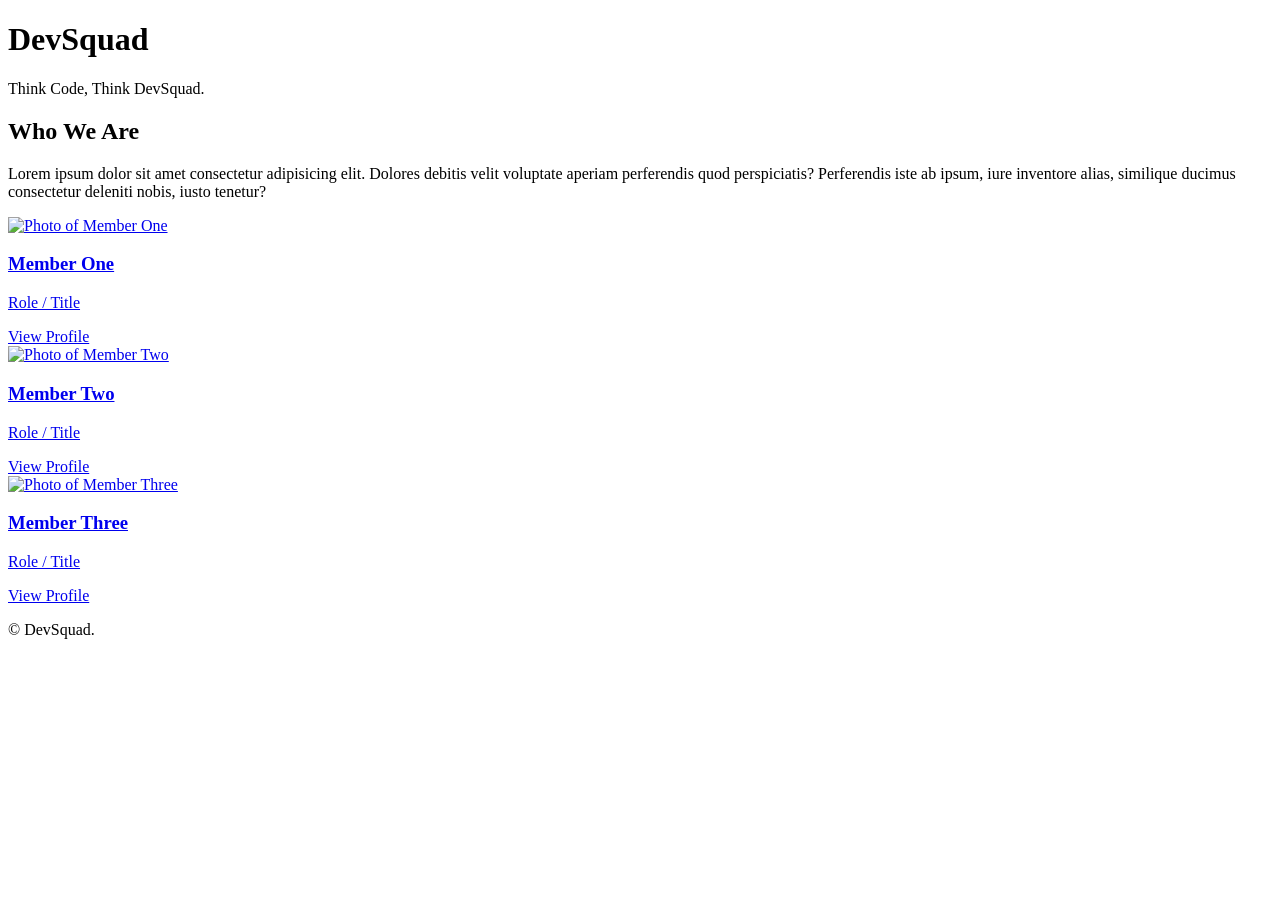
==== index.html @ de3450cb "Initial Commit: Added HTML Strcuture and Folder Structure" ====
<!DOCTYPE html>
<html lang="en">

<head>
    <meta charset="UTF-8">
    <meta name="viewport" content="width=device-width, initial-scale=1.0">
    <title>Dev Squad | Team Portfolio</title>

    <link rel="stylesheet" href="css/style.css">
</head>

<body class="one-page">

    <!-- Header -->
    <header class="site-header">
        <div class="container">
            <h1 class="header-title">DevSquad</h1>
            <p class="header-slogan">Think Code, Think DevSquad.</p>
        </div>
    </header>

    <!-- Team Intro -->
    <section class="intro">
        <h2 class="intro-heading">Who We Are</h2>
        <p class="intro-text">
            Lorem ipsum dolor sit amet consectetur adipisicing elit. Dolores debitis velit voluptate aperiam perferendis
            quod perspiciatis? Perferendis iste ab ipsum, iure inventore alias, similique ducimus consectetur deleniti
            nobis, iusto tenetur?
        </p>
    </section>

    <!-- Member Cards -->
    <section class="card-grid">

        <a class="card" href="members/member1.html">
            <img class="card-photo" src="images/member1.jpg" alt="Photo of Member One">
            <div class="card-body">
                <h3 class="card-name">Member One</h3>
                <p class="card-role">Role / Title</p>
                <span class="card-cta">View Profile</span>
            </div>
        </a>

        <a class="card" href="members/member2.html">
            <img class="card-photo" src="images/member2.jpg" alt="Photo of Member Two">
            <div class="card-body">
                <h3 class="card-name">Member Two</h3>
                <p class="card-role">Role / Title</p>
                <span class="card-cta">View Profile</span>
            </div>
        </a>

        <a class="card" href="members/member3.html">
            <img class="card-photo" src="images/member3.jpg" alt="Photo of Member Three">
            <div class="card-body">
                <h3 class="card-name">Member Three</h3>
                <p class="card-role">Role / Title</p>
                <span class="card-cta">View Profile</span>
            </div>
        </a>

    </section>

    <!-- Footer -->
    <footer class="site-footer">
        <p>&copy; DevSquad.</p>
    </footer>

</body>

</html>
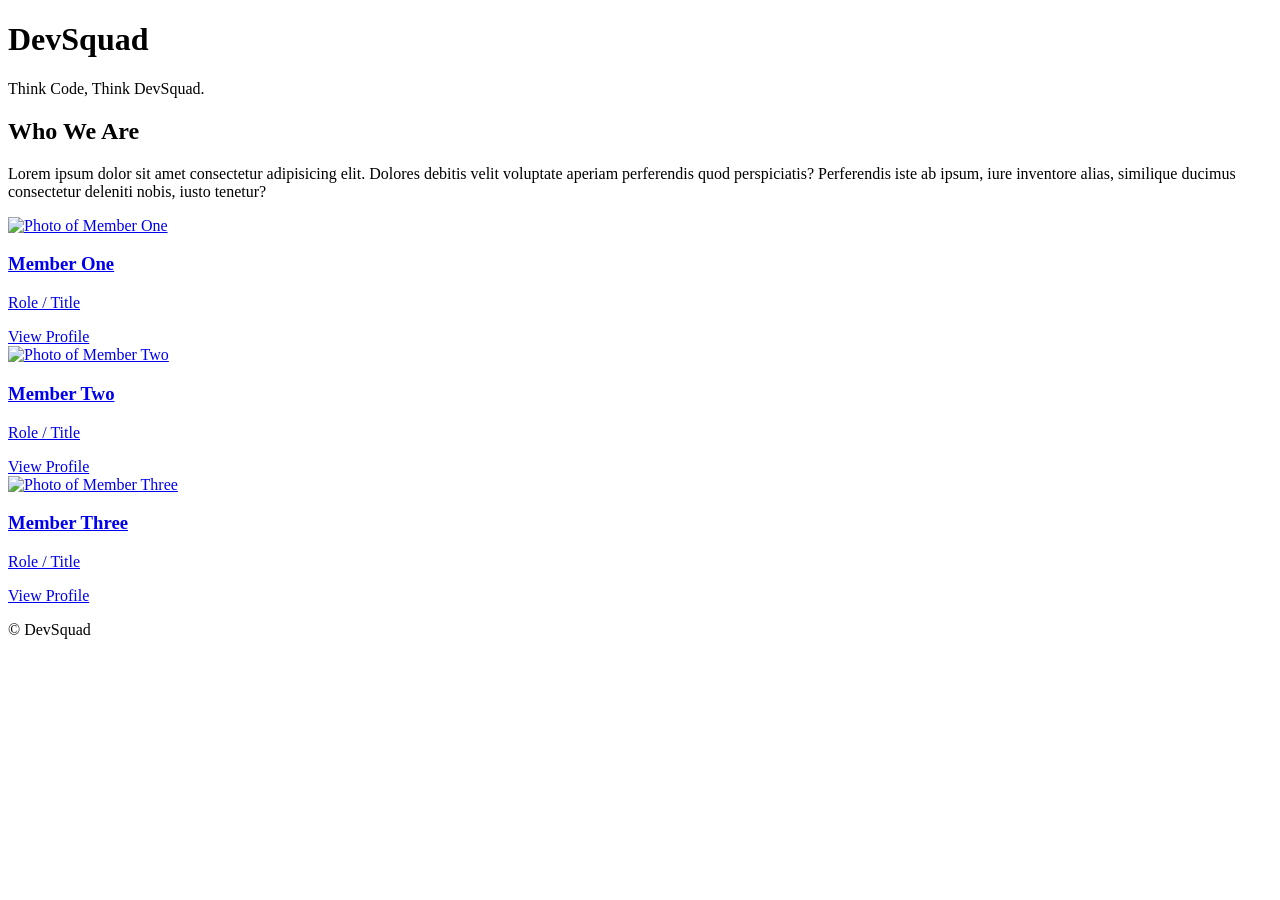
==== commit 2390f632: "Fix title and update member card images, add member 3 page" ====
--- a/index.html
+++ b/index.html
@@ -4,7 +4,7 @@
 <head>
     <meta charset="UTF-8">
     <meta name="viewport" content="width=device-width, initial-scale=1.0">
-    <title>Dev Squad | Team Portfolio</title>
+    <title>DevSquad | Team Portfolio</title>
 
     <link rel="stylesheet" href="css/style.css">
 </head>
@@ -33,7 +33,7 @@
     <section class="card-grid">
 
         <a class="card" href="members/member1.html">
-            <img class="card-photo" src="images/member1.jpg" alt="Photo of Member One">
+            <img class="card-photo" src="https://placehold.co/280x300" alt="Photo of Member One">
             <div class="card-body">
                 <h3 class="card-name">Member One</h3>
                 <p class="card-role">Role / Title</p>
@@ -42,7 +42,7 @@
         </a>
 
         <a class="card" href="members/member2.html">
-            <img class="card-photo" src="images/member2.jpg" alt="Photo of Member Two">
+            <img class="card-photo" src="https://placehold.co/280x300" alt="Photo of Member Two">
             <div class="card-body">
                 <h3 class="card-name">Member Two</h3>
                 <p class="card-role">Role / Title</p>
@@ -51,7 +51,7 @@
         </a>
 
         <a class="card" href="members/member3.html">
-            <img class="card-photo" src="images/member3.jpg" alt="Photo of Member Three">
+            <img class="card-photo" src="https://placehold.co/280x300" alt="Photo of Member Three">
             <div class="card-body">
                 <h3 class="card-name">Member Three</h3>
                 <p class="card-role">Role / Title</p>
@@ -63,7 +63,7 @@
 
     <!-- Footer -->
     <footer class="site-footer">
-        <p>&copy; DevSquad.</p>
+        <p>&copy; DevSquad</p>
     </footer>
 
 </body>
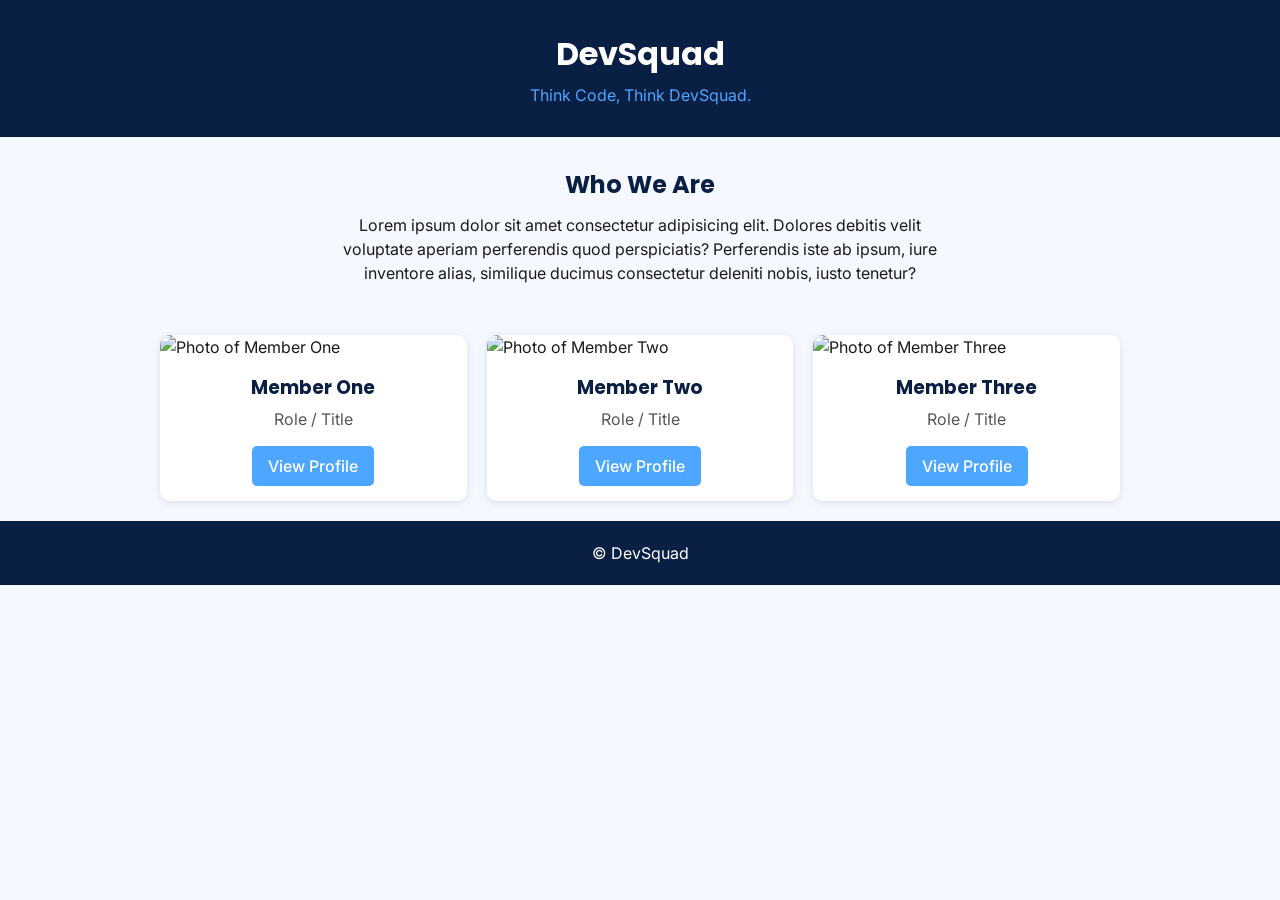
==== commit 4226908a: "Add styling and update member 3 page" ====
--- a/index.html
+++ b/index.html
@@ -6,6 +6,9 @@
     <meta name="viewport" content="width=device-width, initial-scale=1.0">
     <title>DevSquad | Team Portfolio</title>
 
+    <link rel="preconnect" href="https://fonts.googleapis.com">
+    <link href="https://fonts.googleapis.com/css2?family=Poppins:wght@600;700&family=Inter:wght@400;500&display=swap"
+        rel="stylesheet">
     <link rel="stylesheet" href="css/style.css">
 </head>
 
--- a/css/style.css
+++ b/css/style.css
@@ -0,0 +1,186 @@
+/* Colours */
+:root {
+    --primary: #4da6ff;
+    --secondary: #0a1f44;
+    --light-bg: #f5f9ff;
+    --white: #ffffff;
+    --text-dark: #1a1a1a;
+}
+
+* {
+    box-sizing: border-box;
+    margin: 0;
+    padding: 0;
+}
+
+body {
+    font-family: 'Inter', sans-serif;
+    color: var(--text-dark);
+    background-color: var(--light-bg);
+    line-height: 1.5;
+}
+
+h1, h2, h3 {
+    font-family: 'Poppins', sans-serif;
+}
+
+.container {
+    max-width: 1000px;
+    margin: 0 auto;
+    padding: 0 20px;
+}
+
+/* Header  */
+.site-header {
+    background-color: var(--secondary);
+    color: var(--white);
+    text-align: center;
+    padding: 30px 20px;
+}
+
+.header-title {
+    font-size: 2rem;
+}
+
+.header-slogan {
+    color: var(--primary);
+    margin-top: 5px;
+}
+
+/* Intro Section  */
+.intro {
+    text-align: center;
+    padding: 30px 20px;
+}
+
+.intro-heading {
+    color: var(--secondary);
+    margin-bottom: 10px;
+}
+
+.intro-text {
+    max-width: 600px;
+    margin: 0 auto;
+}
+
+/* Card Grid */
+.card-grid {
+    display: flex;
+    flex-direction: column;
+    gap: 20px;
+    padding: 20px;
+    max-width: 1000px;
+    margin: 0 auto;
+}
+
+.card {
+    background-color: var(--white);
+    border-radius: 10px;
+    overflow: hidden;
+    text-decoration: none;
+    color: var(--text-dark);
+    box-shadow: 0 2px 8px rgba(0, 0, 0, 0.1);
+    transition: transform 0.2s ease;
+}
+
+.card:hover {
+    transform: translateY(-5px);
+}
+
+.card-photo {
+    width: 100%;
+    display: block;
+}
+
+.card-body {
+    padding: 15px;
+    text-align: center;
+}
+
+.card-name {
+    color: var(--secondary);
+}
+
+.card-role {
+    color: #555;
+    margin: 5px 0;
+}
+
+.card-cta {
+    display: inline-block;
+    margin-top: 10px;
+    color: var(--white);
+    background-color: var(--primary);
+    padding: 8px 16px;
+    border-radius: 5px;
+    font-weight: 500;
+}
+
+/* Cards in a row on larger screens */
+@media (min-width: 700px) {
+    .card-grid {
+        flex-direction: row;
+    }
+
+    .card {
+        flex: 1;
+    }
+}
+
+/* Member Page */
+.member-page {
+    max-width: 600px;
+    margin: 0 auto;
+    padding: 30px 20px;
+    text-align: center;
+}
+
+.back-link {
+    display: inline-block;
+    margin-bottom: 20px;
+    color: var(--secondary);
+}
+
+.member-photo {
+    width: 200px;
+    height: 200px;
+    object-fit: cover;
+    border-radius: 50%;
+    margin-bottom: 15px;
+}
+
+.member-name {
+    color: var(--secondary);
+}
+
+.member-bio {
+    margin: 15px 0;
+}
+
+.section-title {
+    color: var(--primary);
+    margin-top: 20px;
+    margin-bottom: 8px;
+}
+
+.skills-list,
+.hobbies-list {
+    list-style: none;
+    padding: 0;
+}
+
+.skills-list li,
+.hobbies-list li {
+    background-color: var(--white);
+    margin: 6px 0;
+    padding: 8px;
+    border-radius: 5px;
+}
+
+/* Footer */
+.site-footer {
+    text-align: center;
+    padding: 20px;
+    background-color: var(--secondary);
+    color: var(--white);
+}
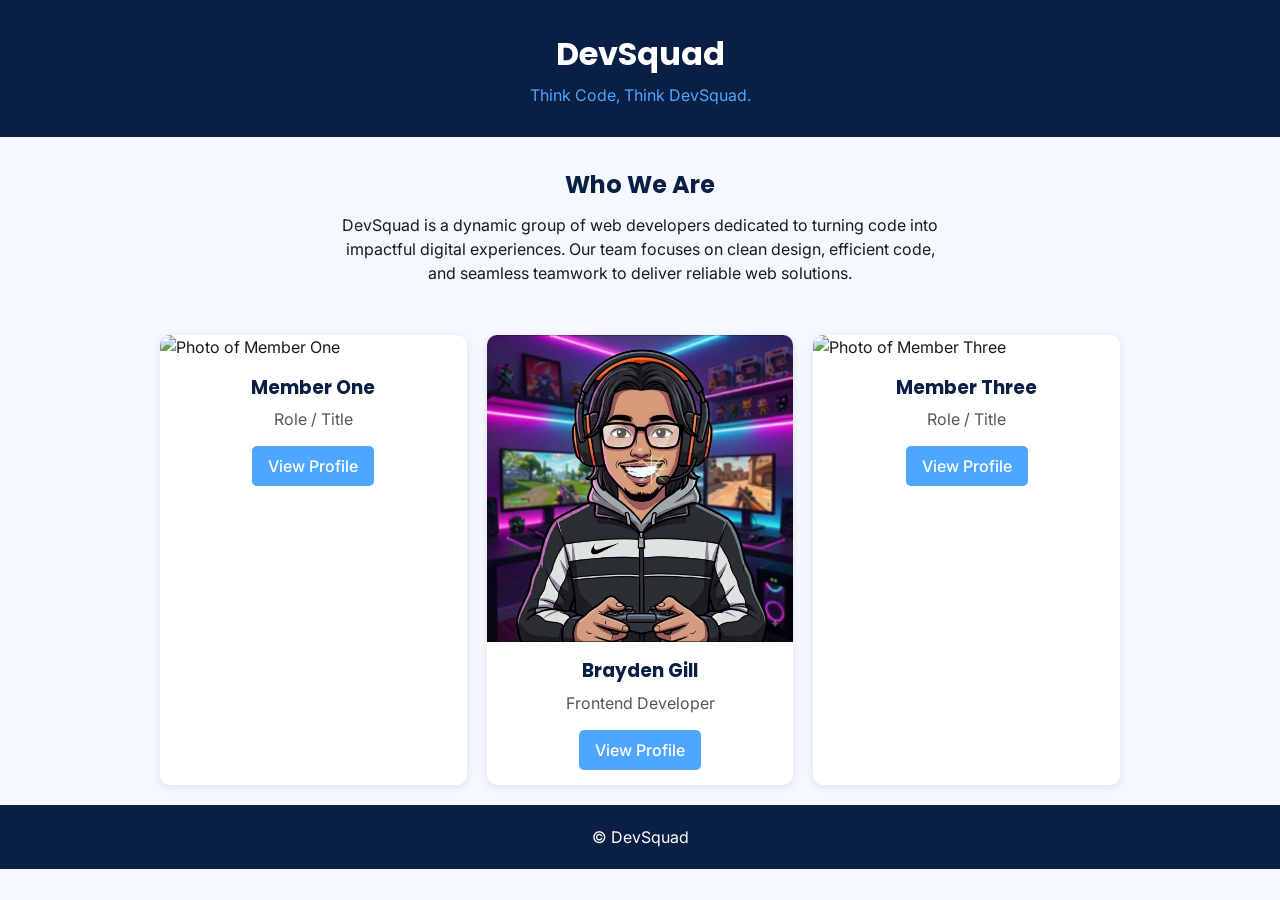
==== commit 05444c09: "done with my html and css html 2 ,css style 2 and png is done we just need to add it together," ====
--- a/index.html
+++ b/index.html
@@ -26,9 +26,8 @@
     <section class="intro">
         <h2 class="intro-heading">Who We Are</h2>
         <p class="intro-text">
-            Lorem ipsum dolor sit amet consectetur adipisicing elit. Dolores debitis velit voluptate aperiam perferendis
-            quod perspiciatis? Perferendis iste ab ipsum, iure inventore alias, similique ducimus consectetur deleniti
-            nobis, iusto tenetur?
+            DevSquad is a dynamic group of web developers dedicated to turning code into impactful digital experiences. 
+            Our team focuses on clean design, efficient code, and seamless teamwork to deliver reliable web solutions.
         </p>
     </section>
 
@@ -45,10 +44,10 @@
         </a>
 
         <a class="card" href="members/member2.html">
-            <img class="card-photo" src="https://placehold.co/280x300" alt="Photo of Member Two">
+            <img class="card-photo" src="members/Brayden.png" alt="Photo of Member Two">
             <div class="card-body">
-                <h3 class="card-name">Member Two</h3>
-                <p class="card-role">Role / Title</p>
+                <h3 class="card-name">Brayden Gill</h3>
+                <p class="card-role">Frontend Developer</p>
                 <span class="card-cta">View Profile</span>
             </div>
         </a>
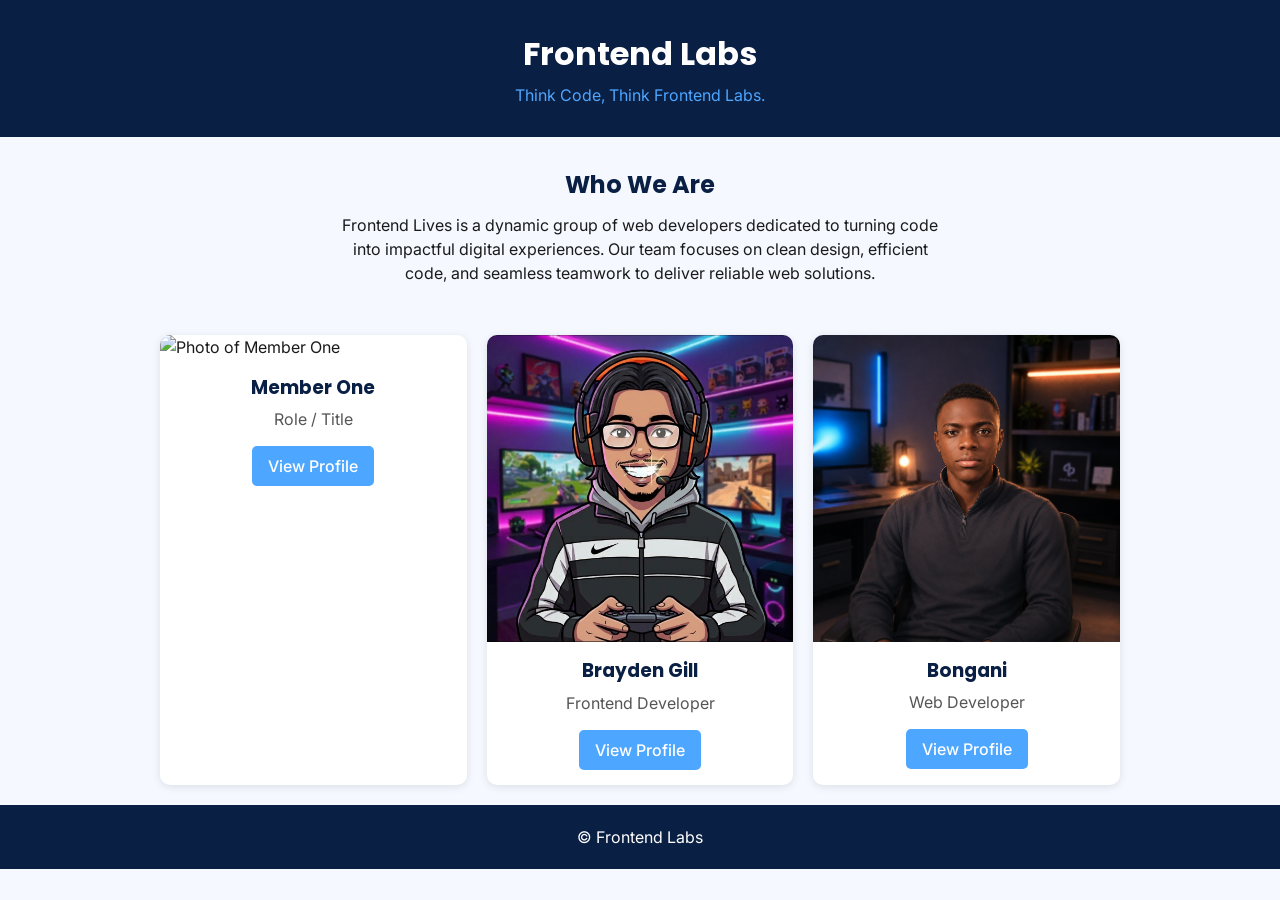
==== commit 0aefac71: "Update branding and add member images" ====
--- a/index.html
+++ b/index.html
@@ -4,7 +4,7 @@
 <head>
     <meta charset="UTF-8">
     <meta name="viewport" content="width=device-width, initial-scale=1.0">
-    <title>DevSquad | Team Portfolio</title>
+    <title>Frontend Labs | Team Portfolio</title>
 
     <link rel="preconnect" href="https://fonts.googleapis.com">
     <link href="https://fonts.googleapis.com/css2?family=Poppins:wght@600;700&family=Inter:wght@400;500&display=swap"
@@ -17,8 +17,8 @@
     <!-- Header -->
     <header class="site-header">
         <div class="container">
-            <h1 class="header-title">DevSquad</h1>
-            <p class="header-slogan">Think Code, Think DevSquad.</p>
+            <h1 class="header-title">Frontend Labs</h1>
+            <p class="header-slogan">Think Code, Think Frontend Labs.</p>
         </div>
     </header>
 
@@ -26,7 +26,7 @@
     <section class="intro">
         <h2 class="intro-heading">Who We Are</h2>
         <p class="intro-text">
-            DevSquad is a dynamic group of web developers dedicated to turning code into impactful digital experiences. 
+            Frontend Lives is a dynamic group of web developers dedicated to turning code into impactful digital experiences. 
             Our team focuses on clean design, efficient code, and seamless teamwork to deliver reliable web solutions.
         </p>
     </section>
@@ -44,7 +44,7 @@
         </a>
 
         <a class="card" href="members/member2.html">
-            <img class="card-photo" src="members/Brayden.png" alt="Photo of Member Two">
+            <img class="card-photo" src="images/Brayden.png" alt="Photo of Member Two">
             <div class="card-body">
                 <h3 class="card-name">Brayden Gill</h3>
                 <p class="card-role">Frontend Developer</p>
@@ -53,10 +53,10 @@
         </a>
 
         <a class="card" href="members/member3.html">
-            <img class="card-photo" src="https://placehold.co/280x300" alt="Photo of Member Three">
+            <img class="card-photo" src="images/member3.png" alt="Photo of Member Three">
             <div class="card-body">
-                <h3 class="card-name">Member Three</h3>
-                <p class="card-role">Role / Title</p>
+                <h3 class="card-name">Bongani</h3>
+                <p class="card-role">Web Developer</p>
                 <span class="card-cta">View Profile</span>
             </div>
         </a>
@@ -65,7 +65,7 @@
 
     <!-- Footer -->
     <footer class="site-footer">
-        <p>&copy; DevSquad</p>
+        <p>&copy; Frontend Labs</p>
     </footer>
 
 </body>
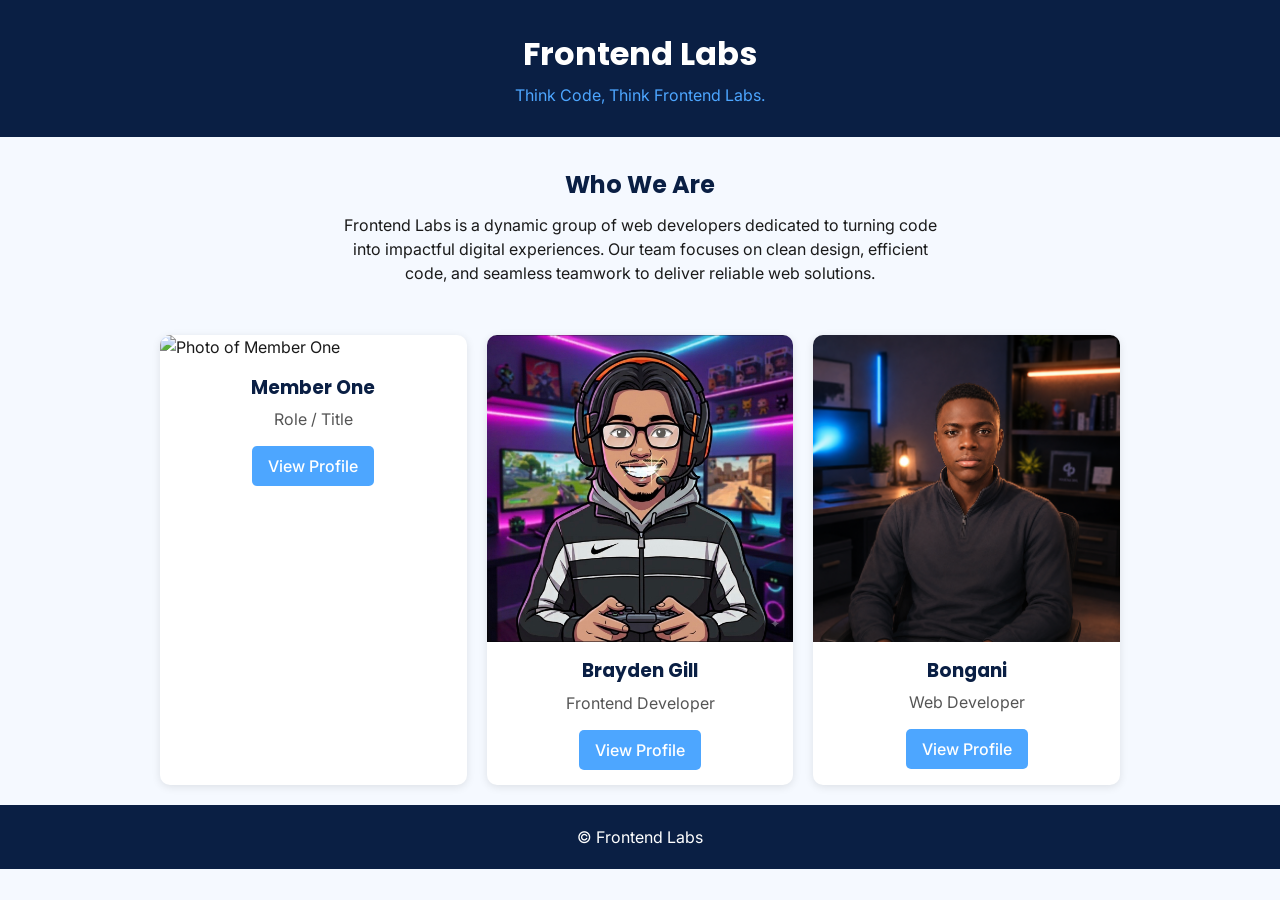
==== commit c7858ed4: "Fix spelling error" ====
--- a/index.html
+++ b/index.html
@@ -26,7 +26,7 @@
     <section class="intro">
         <h2 class="intro-heading">Who We Are</h2>
         <p class="intro-text">
-            Frontend Lives is a dynamic group of web developers dedicated to turning code into impactful digital experiences. 
+            Frontend Labs is a dynamic group of web developers dedicated to turning code into impactful digital experiences. 
             Our team focuses on clean design, efficient code, and seamless teamwork to deliver reliable web solutions.
         </p>
     </section>
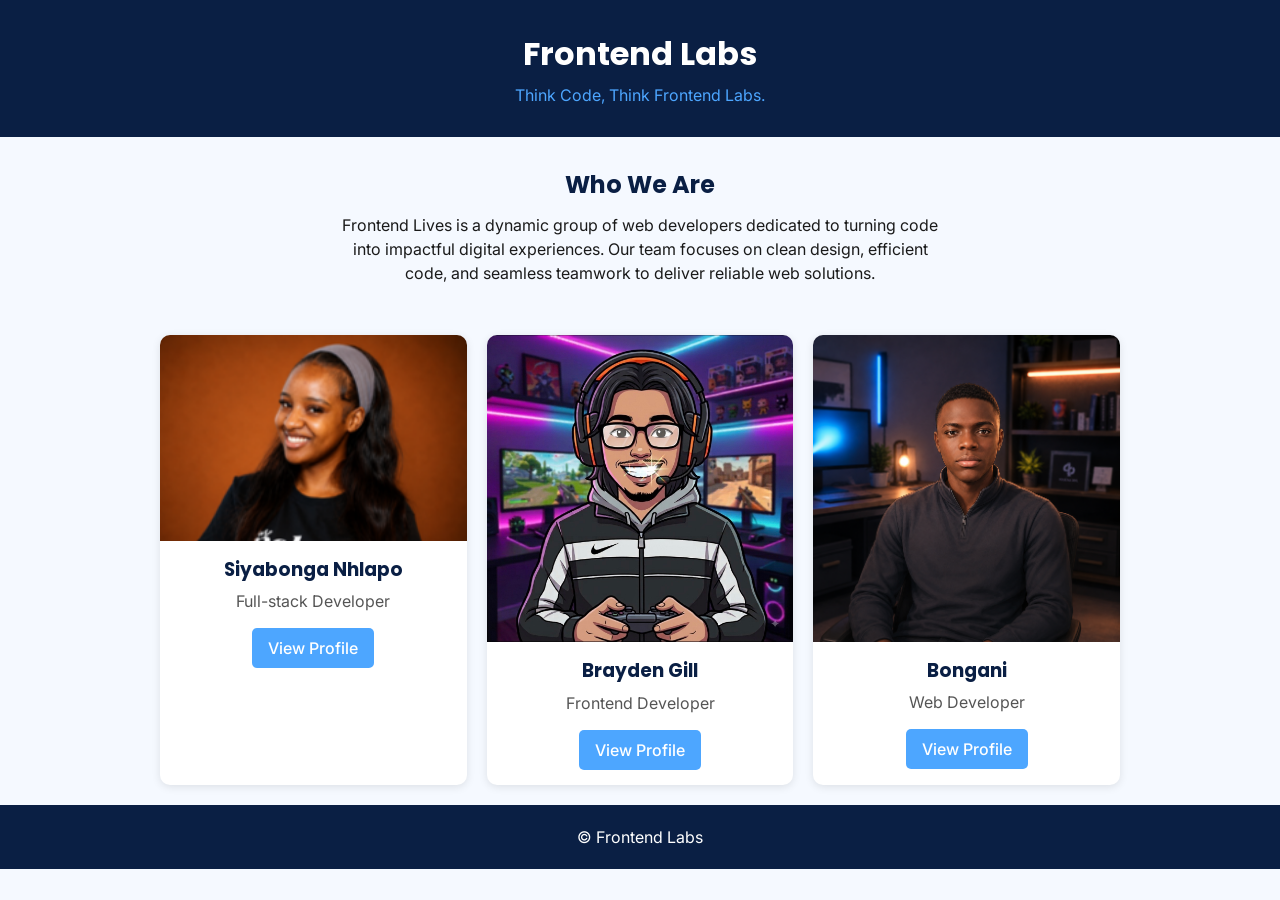
==== commit 72c2f63a: "Added my profile and styling" ====
--- a/index.html
+++ b/index.html
@@ -26,7 +26,7 @@
     <section class="intro">
         <h2 class="intro-heading">Who We Are</h2>
         <p class="intro-text">
-            Frontend Labs is a dynamic group of web developers dedicated to turning code into impactful digital experiences. 
+            Frontend Lives is a dynamic group of web developers dedicated to turning code into impactful digital experiences. 
             Our team focuses on clean design, efficient code, and seamless teamwork to deliver reliable web solutions.
         </p>
     </section>
@@ -35,10 +35,10 @@
     <section class="card-grid">
 
         <a class="card" href="members/member1.html">
-            <img class="card-photo" src="https://placehold.co/280x300" alt="Photo of Member One">
+            <img class="card-photo" src="images/siya.PNG" alt="Photo of Member One">
             <div class="card-body">
-                <h3 class="card-name">Member One</h3>
-                <p class="card-role">Role / Title</p>
+                <h3 class="card-name">Siyabonga Nhlapo</h3>
+                <p class="card-role">Full-stack Developer</p>
                 <span class="card-cta">View Profile</span>
             </div>
         </a>
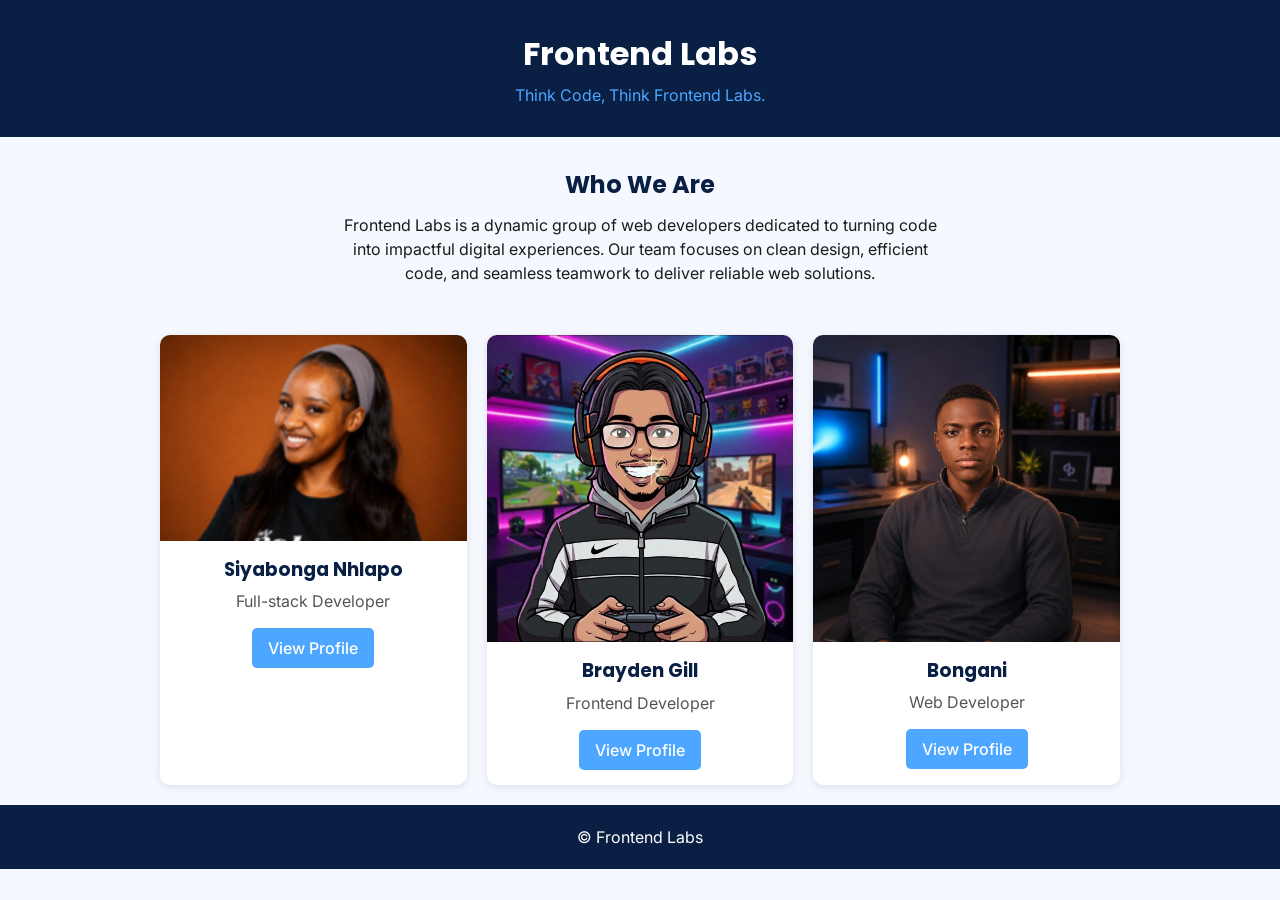
==== commit 515a67a1: "Merge branch 'main' of https://github.com/brm29/ms-team-portfolio" ====
--- a/index.html
+++ b/index.html
@@ -26,7 +26,7 @@
     <section class="intro">
         <h2 class="intro-heading">Who We Are</h2>
         <p class="intro-text">
-            Frontend Lives is a dynamic group of web developers dedicated to turning code into impactful digital experiences. 
+            Frontend Labs is a dynamic group of web developers dedicated to turning code into impactful digital experiences. 
             Our team focuses on clean design, efficient code, and seamless teamwork to deliver reliable web solutions.
         </p>
     </section>
